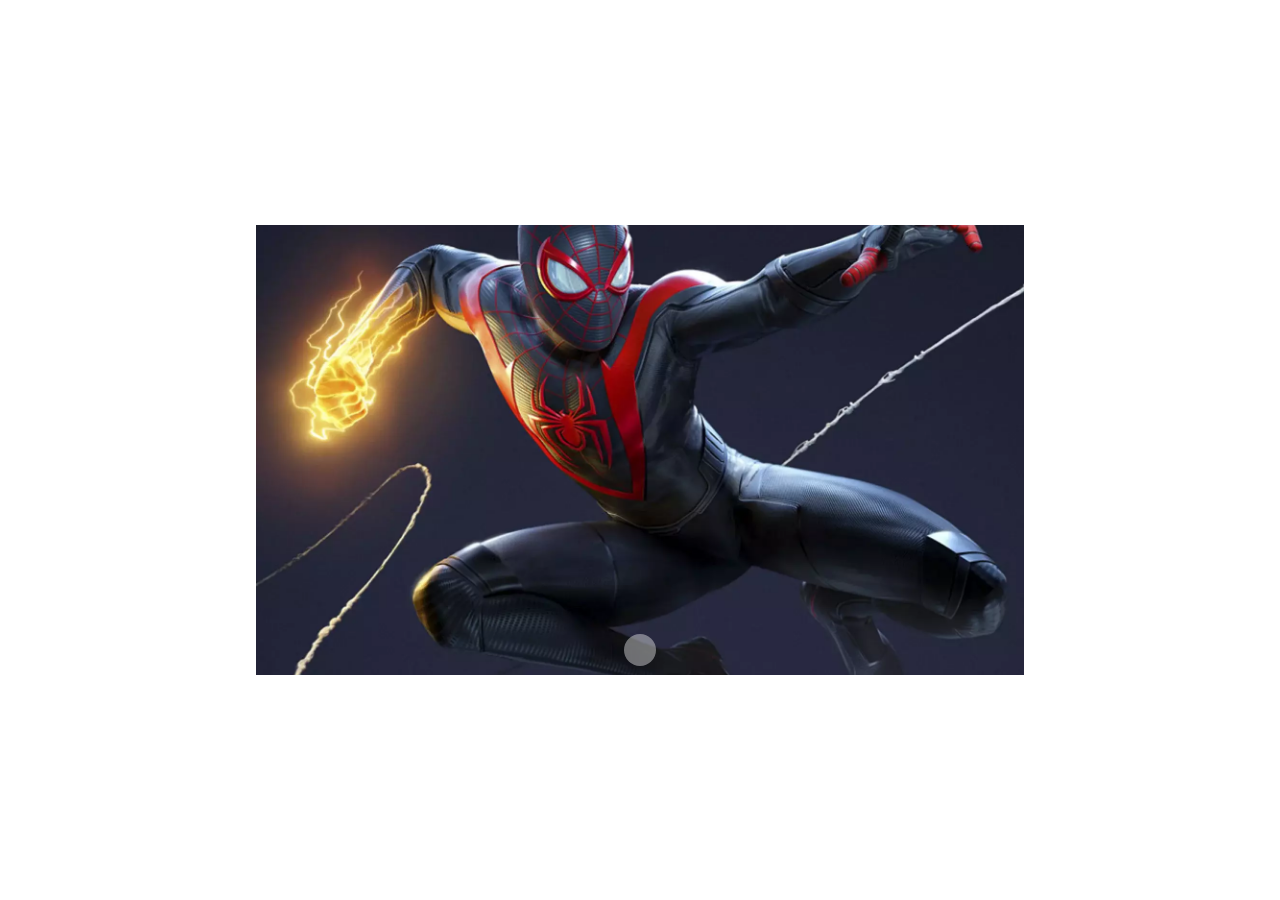
==== bonus/index.html @ fc54518e "Add bonus folder" ====
<html lang="en">
<head>
    <meta charset="UTF-8">
    <meta http-equiv="X-UA-Compatible" content="IE=edge">
    <meta name="viewport" content="width=device-width, initial-scale=1.0">
    <title>Carousel</title>
    <link rel="stylesheet" href="https://cdnjs.cloudflare.com/ajax/libs/font-awesome/6.4.0/css/all.min.css" integrity="sha512-iecdLmaskl7CVkqkXNQ/ZH/XLlvWZOJyj7Yy7tcenmpD1ypASozpmT/E0iPtmFIB46ZmdtAc9eNBvH0H/ZpiBw==" crossorigin="anonymous" referrerpolicy="no-referrer" />
    <link rel="stylesheet" href="css/style.css">
</head>
<body>
    <div class="container">
        <div class="slider">

            <!-- Container per foto caricate da js -->
            <div id="items-container">

            </div>

            <!-- Top button -->
            <button id="top_button"><i class="fa-solid fa-chevron-up"></i></button>

            <!-- Bottom button -->
            <button id="bottom_button"><i class="fa-solid fa-chevron-down"></i></button>
        </div>
        
        
    </div>
    
    <script src="js/main.js"></script>
</body>
</html>
---- bonus/css/style.css ----
/* General styles */
*{
    margin: 0;
    padding: 0;
    box-sizing: border-box;
}

/* Main Styles */
.container{
    height: 100vh;
    display: flex;
    align-items: center;
}
.slider{
    position: relative;
    height: 50%;
    width: 60%;
    margin: 0 auto;
}
.item{
    display: none;
}
#items-container img{
    height: 100%;
    width: 100%;
    object-fit: cover;
}
.active{
    display: block;
}
button{
    position: absolute;
    padding: 1rem;
    border-radius: 50%;
    background-color: rgba(255, 255, 255, 0.4);
    border: none;
    cursor: pointer;
}
#top_button{
    right: 50%;
    top:2%;
    transform: translate(50%,0);
}
#bottom_button{
    right: 50%;
    bottom:2%;
    transform: translate(50%,0);
}
button:hover{
    background-color: rgba(255, 255, 255, 0.7);
}
.hidden{
    display: none;
}
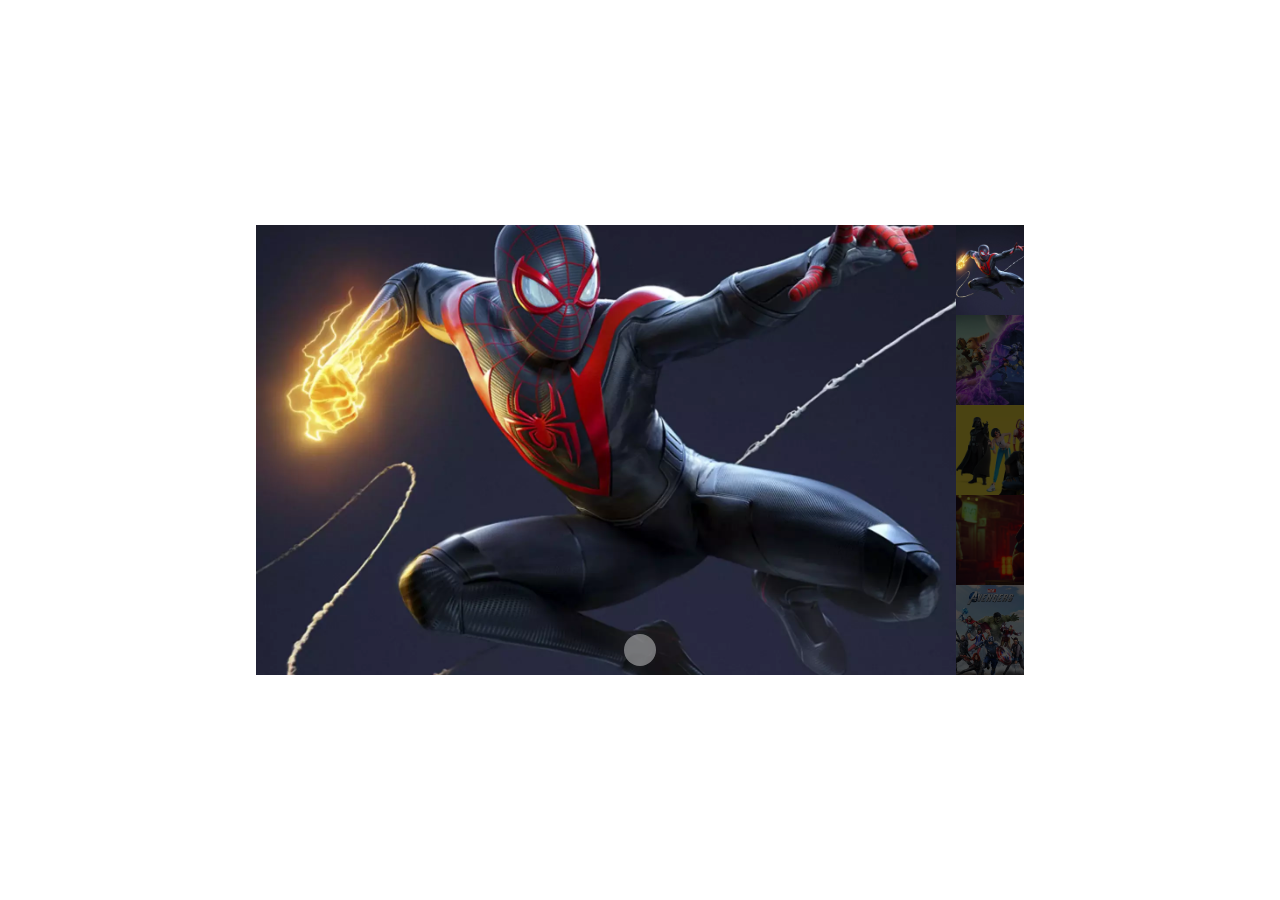
==== commit 38a1c77f: "End bonus thumbnail, refactoring" ====
--- a/bonus/index.html
+++ b/bonus/index.html
@@ -12,7 +12,10 @@
         <div class="slider">
 
             <!-- Container per foto caricate da js -->
-            <div id="items-container">
+            <div id="items_container">
+
+            </div>
+            <div id="thumbnail_container">
 
             </div>
 
--- a/bonus/css/style.css
+++ b/bonus/css/style.css
@@ -5,29 +5,36 @@
     box-sizing: border-box;
 }
 
-/* Main Styles */
+/* main container */
 .container{
     height: 100vh;
     display: flex;
     align-items: center;
 }
+
+/* Slider container */
 .slider{
     position: relative;
     height: 50%;
     width: 60%;
     margin: 0 auto;
+    display: flex;
 }
+/* Set item div on display none */
 .item{
     display: none;
 }
-#items-container img{
+#items_container img{
     height: 100%;
-    width: 100%;
+    width: 700px;
     object-fit: cover;
 }
+/* Class active to show divs */
 .active{
     display: block;
 }
+
+/* Buttons to slide photo */
 button{
     position: absolute;
     padding: 1rem;
@@ -49,6 +56,29 @@
 button:hover{
     background-color: rgba(255, 255, 255, 0.7);
 }
+/* Class to hidden buttons */
 .hidden{
     display: none;
+}
+
+/* Thumnail styles */
+#thumbnail_container{
+    background-color: red;
+    width: 400px;
+}
+#thumbnail_container div{
+    height: 20%;
+}
+#thumbnail_container img{
+    height: 100%;
+    width: 100%;
+    object-fit: cover;
+}
+
+/* Class with brightness */
+.thumb{
+    filter: brightness(0.3);
+}
+.brightness{
+    filter: brightness(1);
 }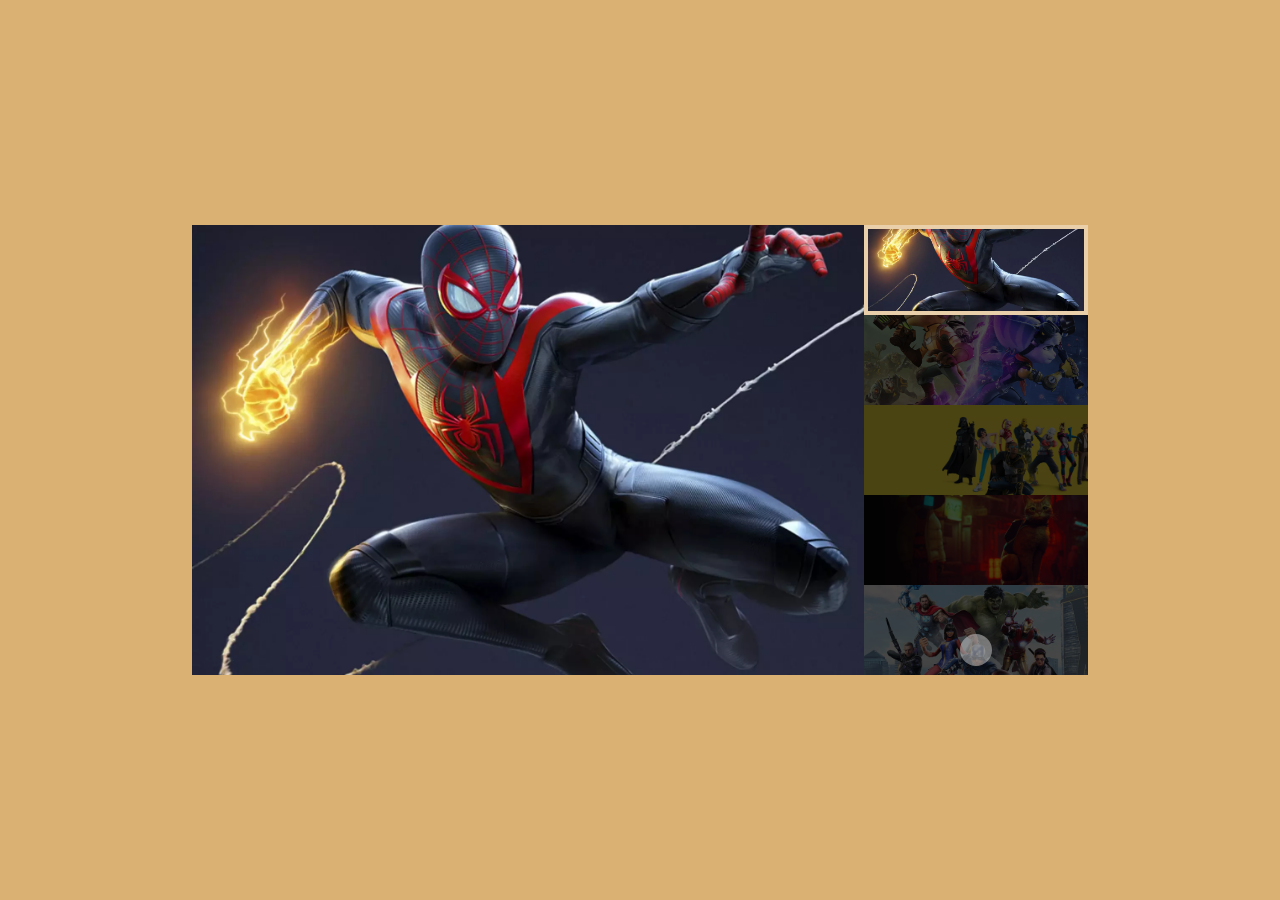
==== commit 4afa89b0: "Refactoring bonus" ====
--- a/bonus/index.html
+++ b/bonus/index.html
@@ -16,14 +16,15 @@
 
             </div>
             <div id="thumbnail_container">
-
-            </div>
-
+                
             <!-- Top button -->
             <button id="top_button"><i class="fa-solid fa-chevron-up"></i></button>
 
             <!-- Bottom button -->
             <button id="bottom_button"><i class="fa-solid fa-chevron-down"></i></button>
+
+            </div>
+
         </div>
         
         
--- a/bonus/css/style.css
+++ b/bonus/css/style.css
@@ -5,6 +5,9 @@
     box-sizing: border-box;
 }
 
+body{
+    background-color: rgb(219, 176, 115);
+}
 /* main container */
 .container{
     height: 100vh;
@@ -14,9 +17,8 @@
 
 /* Slider container */
 .slider{
-    position: relative;
-    height: 50%;
-    width: 60%;
+    height: 50vh;
+    width: 70%;
     margin: 0 auto;
     display: flex;
 }
@@ -24,9 +26,13 @@
 .item{
     display: none;
 }
+#items_container{
+    height: 100%;
+    width: 75%;
+}
 #items_container img{
     height: 100%;
-    width: 700px;
+    width: 100%;
     object-fit: cover;
 }
 /* Class active to show divs */
@@ -34,28 +40,6 @@
     display: block;
 }
 
-/* Buttons to slide photo */
-button{
-    position: absolute;
-    padding: 1rem;
-    border-radius: 50%;
-    background-color: rgba(255, 255, 255, 0.4);
-    border: none;
-    cursor: pointer;
-}
-#top_button{
-    right: 50%;
-    top:2%;
-    transform: translate(50%,0);
-}
-#bottom_button{
-    right: 50%;
-    bottom:2%;
-    transform: translate(50%,0);
-}
-button:hover{
-    background-color: rgba(255, 255, 255, 0.7);
-}
 /* Class to hidden buttons */
 .hidden{
     display: none;
@@ -63,8 +47,9 @@
 
 /* Thumnail styles */
 #thumbnail_container{
-    background-color: red;
-    width: 400px;
+    position: relative;
+    width: 25%;
+    height: 100%;
 }
 #thumbnail_container div{
     height: 20%;
@@ -81,4 +66,30 @@
 }
 .brightness{
     filter: brightness(1);
-}+    border: 4px solid;
+    border-color: rgba(255, 255, 255, 0.4);
+}
+
+/* Buttons to slide photo */
+button{
+    position: absolute;
+    padding: 1rem;
+    border-radius: 50%;
+    background-color: rgba(255, 255, 255, 0.4);
+    border: none;
+    cursor: pointer;
+    z-index: 1;
+}
+#top_button{
+    right: 50%;
+    top:2%;
+    transform: translate(50%,0);
+}
+#bottom_button{
+    right: 50%;
+    bottom:2%;
+    transform: translate(50%,0);
+}
+button:hover{
+    background-color: rgba(255, 255, 255, 0.7);
+}
